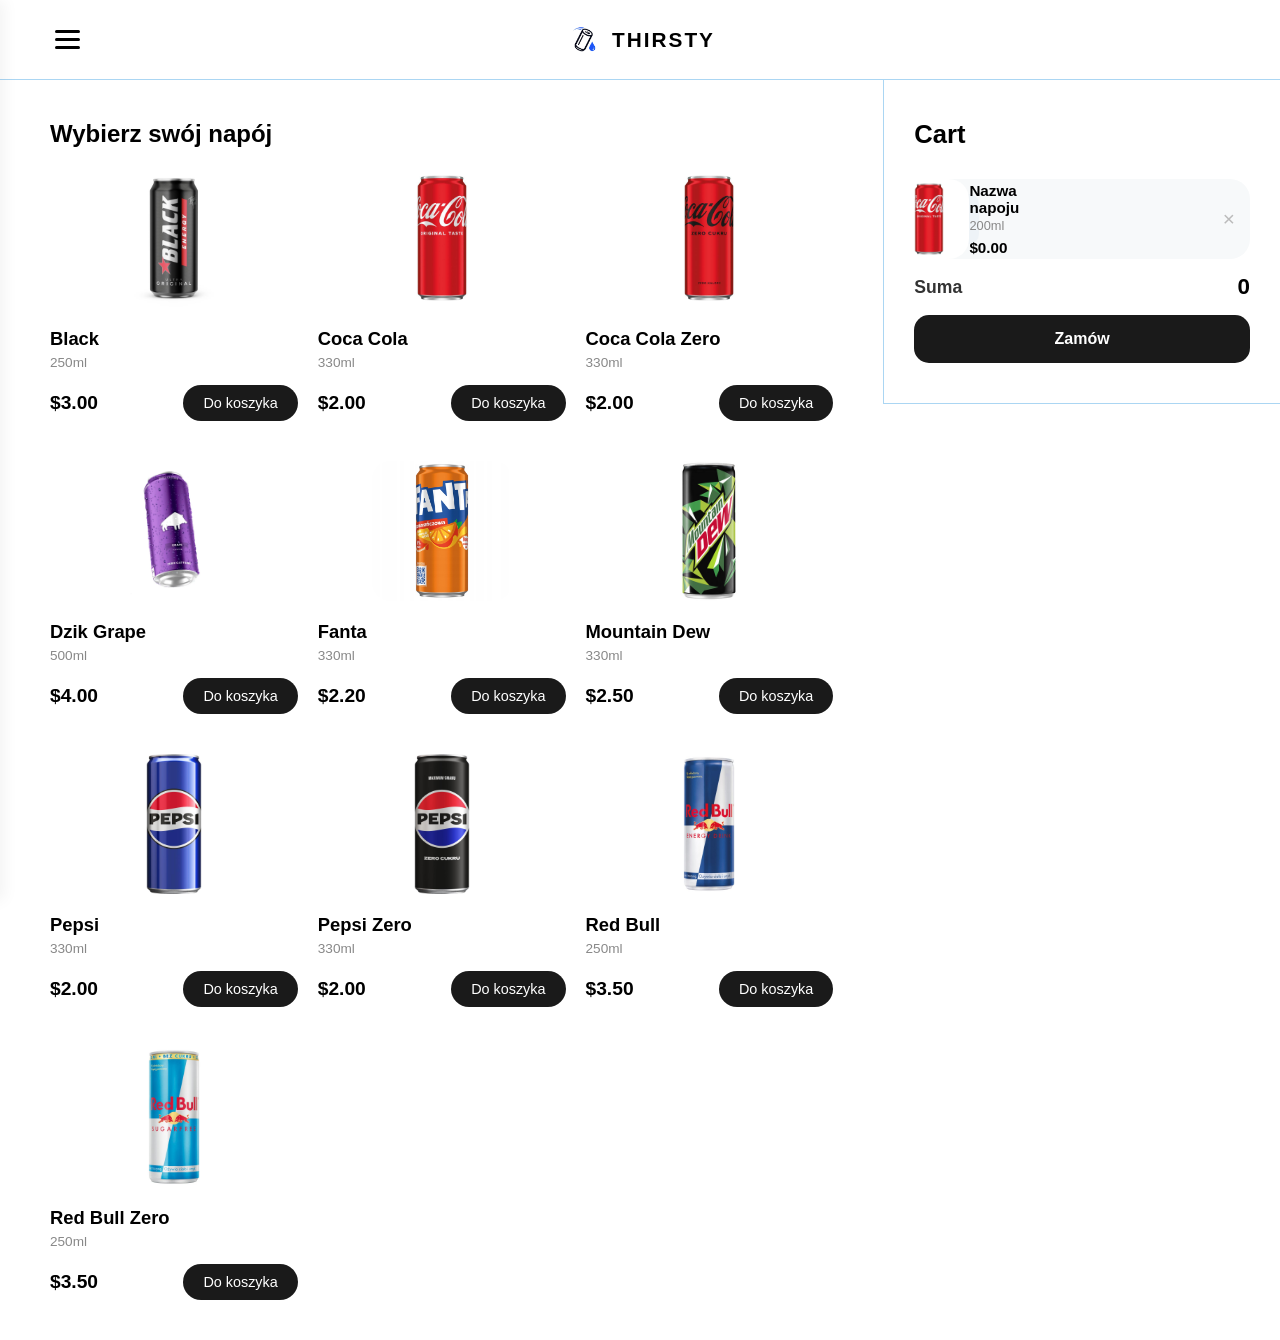
==== index.html @ bcab6bcf "Instalacja commitu" ====
<head>
    <meta charset="UTF-8">
    <meta name="viewport" content="width=device-width, initial-scale=1.0">
    <title>Modern - Choose Your Favorite Drink</title>
    
    <link rel="preconnect" href="https://fonts.googleapis.com">
    <link rel="preconnect" href="https://fonts.gstatic.com" crossorigin>
    <link href="https://fonts.googleapis.com/css2?family=Inter:wght@300;400;500;600;700&display=swap" rel="stylesheet">
    
    <link rel="stylesheet" href="https://cdnjs.cloudflare.com/ajax/libs/font-awesome/6.5.1/css/all.min.css">
    
    <link rel="stylesheet" href="style.css">
    <script src="main.js"></script>
</head>
<body>
<header class="site-header">
    <nav class="navbar">
        <div class="nav-left">
            <button class="menu-toggle">
                <span class="bar"></span>
                <span class="bar"></span>
                <span class="bar"></span>
            </button>
            <ul class="links">
                <li><a href=#gazowane>Gazowane</a></li>
                <li><a href="#bez-cukru">Bez-cukru</a></li>
                <li><a href=#cieple>Ciepłe</a></li>
            </ul>
        </div>
        <div class="nav-logo">
            <img src="img/logo.png" alt="Brand Logo">
            <span class="logo-name">THIRSTY</span>
        </div>
    </nav>
</header>
<main>
    <section id="products">
        <h1>Wybierz swój napój</h1>
        
        <div class="products-grid">
            
            <article class="product-card">
                <div class="product-image">
                    <img src="img/black.jpg" alt="Black Energy">
                </div>
                <div class="product-info">
                    <h2>Black</h2>
                    <span class="product-size">250ml</span>
                    <div class="product-footer">
                        <span class="product-price">$3.00</span>
                        <button class="add-to-cart-btn">Do koszyka</button>
                    </div>
                </div>
            </article>

            <article class="product-card">
                <div class="product-image">
                    <img src="img/cola.jpg" alt="Coca Cola">
                </div>
                <div class="product-info">
                    <h2>Coca Cola</h2>
                    <span class="product-size">330ml</span>
                    <div class="product-footer">
                        <span class="product-price">$2.00</span>
                        <button class="add-to-cart-btn">Do koszyka</button>
                    </div>
                </div>
            </article>

            <article class="product-card">
                <div class="product-image">
                    <img src="img/cola_zero.jpg" alt="Coca Cola Zero">
                </div>
                <div class="product-info">
                    <h2>Coca Cola Zero</h2>
                    <span class="product-size">330ml</span>
                    <div class="product-footer">
                        <span class="product-price">$2.00</span>
                        <button class="add-to-cart-btn">Do koszyka</button>
                    </div>
                </div>
            </article>

            <article class="product-card">
                <div class="product-image">
                    <img src="img/dzikgrape.jpg" alt="Dzik Grape">
                </div>
                <div class="product-info">
                    <h2>Dzik Grape</h2>
                    <span class="product-size">500ml</span>
                    <div class="product-footer">
                        <span class="product-price">$4.00</span>
                        <button class="add-to-cart-btn">Do koszyka</button>
                    </div>
                </div>
            </article>

            <article class="product-card">
                <div class="product-image">
                    <img src="img/fanta.jpg" alt="Fanta">
                </div>
                <div class="product-info">
                    <h2>Fanta</h2>
                    <span class="product-size">330ml</span>
                    <div class="product-footer">
                        <span class="product-price">$2.20</span>
                        <button class="add-to-cart-btn">Do koszyka</button>
                    </div>
                </div>
            </article>

            <article class="product-card">
                <div class="product-image">
                    <img src="img/mountain.jpg" alt="Mountain Dew">
                </div>
                <div class="product-info">
                    <h2>Mountain Dew</h2>
                    <span class="product-size">330ml</span>
                    <div class="product-footer">
                        <span class="product-price">$2.50</span>
                        <button class="add-to-cart-btn">Do koszyka</button>
                    </div>
                </div>
            </article>

            <article class="product-card">
                <div class="product-image">
                    <img src="img/pepsi.jpg" alt="Pepsi">
                </div>
                <div class="product-info">
                    <h2>Pepsi</h2>
                    <span class="product-size">330ml</span>
                    <div class="product-footer">
                        <span class="product-price">$2.00</span>
                        <button class="add-to-cart-btn">Do koszyka</button>
                    </div>
                </div>
            </article>

            <article class="product-card">
                <div class="product-image">
                    <img src="img/peps_zero.jpg" alt="Pepsi Zero">
                </div>
                <div class="product-info">
                    <h2>Pepsi Zero</h2>
                    <span class="product-size">330ml</span>
                    <div class="product-footer">
                        <span class="product-price">$2.00</span>
                        <button class="add-to-cart-btn">Do koszyka</button>
                    </div>
                </div>
            </article>

            <article class="product-card">
                <div class="product-image">
                    <img src="img/redbull.jpg" alt="Red Bull">
                </div>
                <div class="product-info">
                    <h2>Red Bull</h2>
                    <span class="product-size">250ml</span>
                    <div class="product-footer">
                        <span class="product-price">$3.50</span>
                        <button class="add-to-cart-btn">Do koszyka</button>
                    </div>
                </div>
            </article>

            <article class="product-card">
                <div class="product-image">
                    <img src="img/redbull_zero.jpg" alt="Red Bull Zero">
                </div>
                <div class="product-info">
                    <h2>Red Bull Zero</h2>
                    <span class="product-size">250ml</span>
                    <div class="product-footer">
                        <span class="product-price">$3.50</span>
                        <button class="add-to-cart-btn">Do koszyka</button>
                    </div>
                </div>
            </article>

        </div>
    </section>

    <aside class="cart-sidebar">
        <div class="cart-header">
            <h2>Cart</h2>
        </div>
        
        <div class="cart-items" id="cart-items-container">
            <div class="cart-item">
                <div class="cart-item-image">
                    <img src="img/cola.jpg" alt="Produkt w koszyku">
                <div class="cart-item-details">
                    <h3 class="cart-item-name">Nazwa napoju</h3>
                    <span class="cart-item-size">200ml</span>
                    <span class="cart-item-price">$0.00</span>
                </div>
                <button class="cart-item-remove" aria-label="Usuń z koszyka">&times;</button>
            </div> 
            </div>

        <div class="cart-summary">
            <div class="total-row">
                <span>Suma</span>
                <span class="total-price" id="cart-total-price">0</span>
            </div>
            <button class="order-btn">Zamów</button>
        </div>
    </aside>
</main>
</body>
---- style.css ----
*{
    margin:0;
    padding:0;
    box-sizing: border-box;
}
body{
    font-family: 'Roboto', sans-serif;
}


.navbar{
    display:flex;
    align-items: center;
    justify-content: flex-start;
    position:relative;
    width: 100%;
    height: 80px;
    padding:0 50px;
    border-bottom: 1px solid #abd6f3;
}
.nav-left{
    display:flex;
    align-items: center;
}
.menu-toggle{
    background:none;
    cursor: pointer;
    padding: 10px 5px;
    display:flex;
    flex-direction: column;
    gap:5px;
    border:none;
}
.menu-toggle>.bar{
    display:block;
    width:25px;
    height:3px;
    background-color: #000;
    border-radius: 2px;
    transition: all 0.3s ease;
}
.nav-left>.links{
    position:fixed;
    top:0;
    left:-280px;
    width:280px;
    height:100vh;
    background-color: #fff;
    box-shadow: 4px 0 15px rgba(0, 0, 0, 0.05);
    list-style: none;
    padding: 80px 30px;
    display:flex;
    flex-direction: column;
    gap:20px;
    transition: transfrom 0.3s ease;
    z-index: 1000;
}
.nav-left>.links a{
    text-decoration: none;
    color:#333;
    font-size:1.1rem;
    font-weight: 500;
    transition: color 0.2s;
}
.nav-left>.links a:hover{
    color:#000;
}

.nav-logo{
    position:absolute;
    left:50%;
    transform:translateX(-50%);
    display:flex;
    align-items: center;
    gap:10px;
}
.nav-logo img{
    height: 32px;
    width: auto;
}
.logo-name{
    font-size:1.3rem;
    font-weight: 700;
    letter-spacing: 2px;
    color:#000;
}


main{
    display:flex;
    min-height:calc(100vh-80px);
    width:100%;
    background-color: #fff;
}
#products{
    flex:7;
    padding:40px 50px;
}
#procucts h1{
    font-size:2.5rem;
    font-weight: 700;
    color:#000;
    margin-bottom: 40px;
    letter-spacing: -0.5px;
}
.products-grid{
    display:grid;
    grid-template-columns: repeat(auto-fill,minmax(220px,1fr));
    gap:20px;
}


/* ---------------------Karta produktu---------------------- */
.product-cart{
    background-color: #fff;
    border:1px solid #f0f0f0;
    border-radius: 20px;
    padding:15px;
    display:flex;
    flex-direction: column;
    gap:15px;
    transition:all 0.2s;
}
.product-cart:hover{
    transform: translateY(-5px);
    box-shadow: 0 10px 20px rgba(0, 0, 0, 0.04);
}
.product-image{
    width:100%;
    height:180px;
    background-color: #ffffff;
    border-radius: 20px;
    display: flex;
    align-items: center;
    justify-content: center;
    overflow: hidden;
}
.product-image img{
    max-height: 140px;
    width: auto;
    object-fit:contain;
    border-radius: 20px;
}

.product-info{
    display: flex;
    flex-direction: column;
    gap:5px;
}
.product-info h2{
    font-size:1.15rem;
    font-weight: 600;
    color:#000;
}
.product-size{
    font-size: 0.85rem;
    color: #888;
}
.product-footer{
    display: flex;
    justify-content: space-between;
    align-items: center;
    margin-top:10px;
}
.product-price{
    font-size:1.2rem;
    font-weight: 700;
    color:#000;
}
.add-to-cart-btn{
    background-color: #1a1a1a;
    color:#fff;
    border:none;
    border-radius: 20px;
    padding:10px 20px;
    font-size: 0.9rem;
    font-weight: 500;
    cursor:pointer;
    transition: all 0.2s;
}
.add-to-cart-btn:hover{
    background-color: #333;
}




.cart-sidebar{
    flex:3;
    padding:40px 30px;
    background-color: #fff;
    border-left: 1px solid #abd6f3;
    border-bottom: 1px solid #abd6f3;

    display:flex;
    flex-direction: column;
    height: 100%;
}
.cart-header{
    margin-bottom: 30px;
}
.cart-header h2{
    font-size:1.6rem;
    font-weight: 700;
    color:#000;
}

.cart-items{
    display:flex;
    flex-direction: column;
    gap:15px;
    flex-grow: 1;
}
.cart-item{
    display:flex;
    align-items: center;
    background-color: #f7f9fa;
    border-radius: 20px;
    padding:15px 15px;
    position:relative;
}
.cart-item-image{
    width: 50px;
    height: 50px;
    background-color: #eef3f7;
    border-radius: 10px;
    display: flex;
    align-items: center;
    justify-content: center;
}
.cart-item-image img{
    max-width: 80px;
    max-height: 80px;
    object-fit: contain;
    border-radius: 20px;
}
.cart-item-details{
    display:flex;
    flex-direction: column;
    gap:2px;
}
.cart-item-name{
    font-size: 0.95rem;
    font-weight: 600;
    color:#000;
}
.cart-item-size{
    font-size:0.8rem;
    color:#888888
}
.cart-item-price{
    font-size:0.95rem;
    font-weight: 700;
    color:#000;
    margin-top:4px;
}
.cart-item-remove{
    position:absolute;
    right: 15px;
    background:none;
    border:none;
    font-size:1.3rem;
    color:#bbb;
    cursor: pointer;
    transition:color 0.2s;
}
.cart-item-remove:hover{
    color: #ff4d4d;
}
.cart-sumary{
    border-top:1px dashed #e0e0e0;
    padding-top:20px;
    margin-top:20x;
}
.total-row{
    display:flex;
    justify-content: space-between;
    align-items: center;
    margin-bottom: 15px;
}
.total-row span:first-child{
    font-size:1.1rem;
    font-weight: 600;
    color:#333;
}
.total-price{
    font-size:1.4rem;
    font-weight: 700;
    color:#000;
}
.order-btn{
    width:100%;
    background-color: #1a1a1a;
    color:#fff;
    border:none;
    border-radius: 15px;
    padding:15px 0;
    font-size: 1rem;
    font-weight: 600;
    cursor:pointer;
    transition: all 0.2s;
}
.order-btn:hover{
    background-color: #333;
}
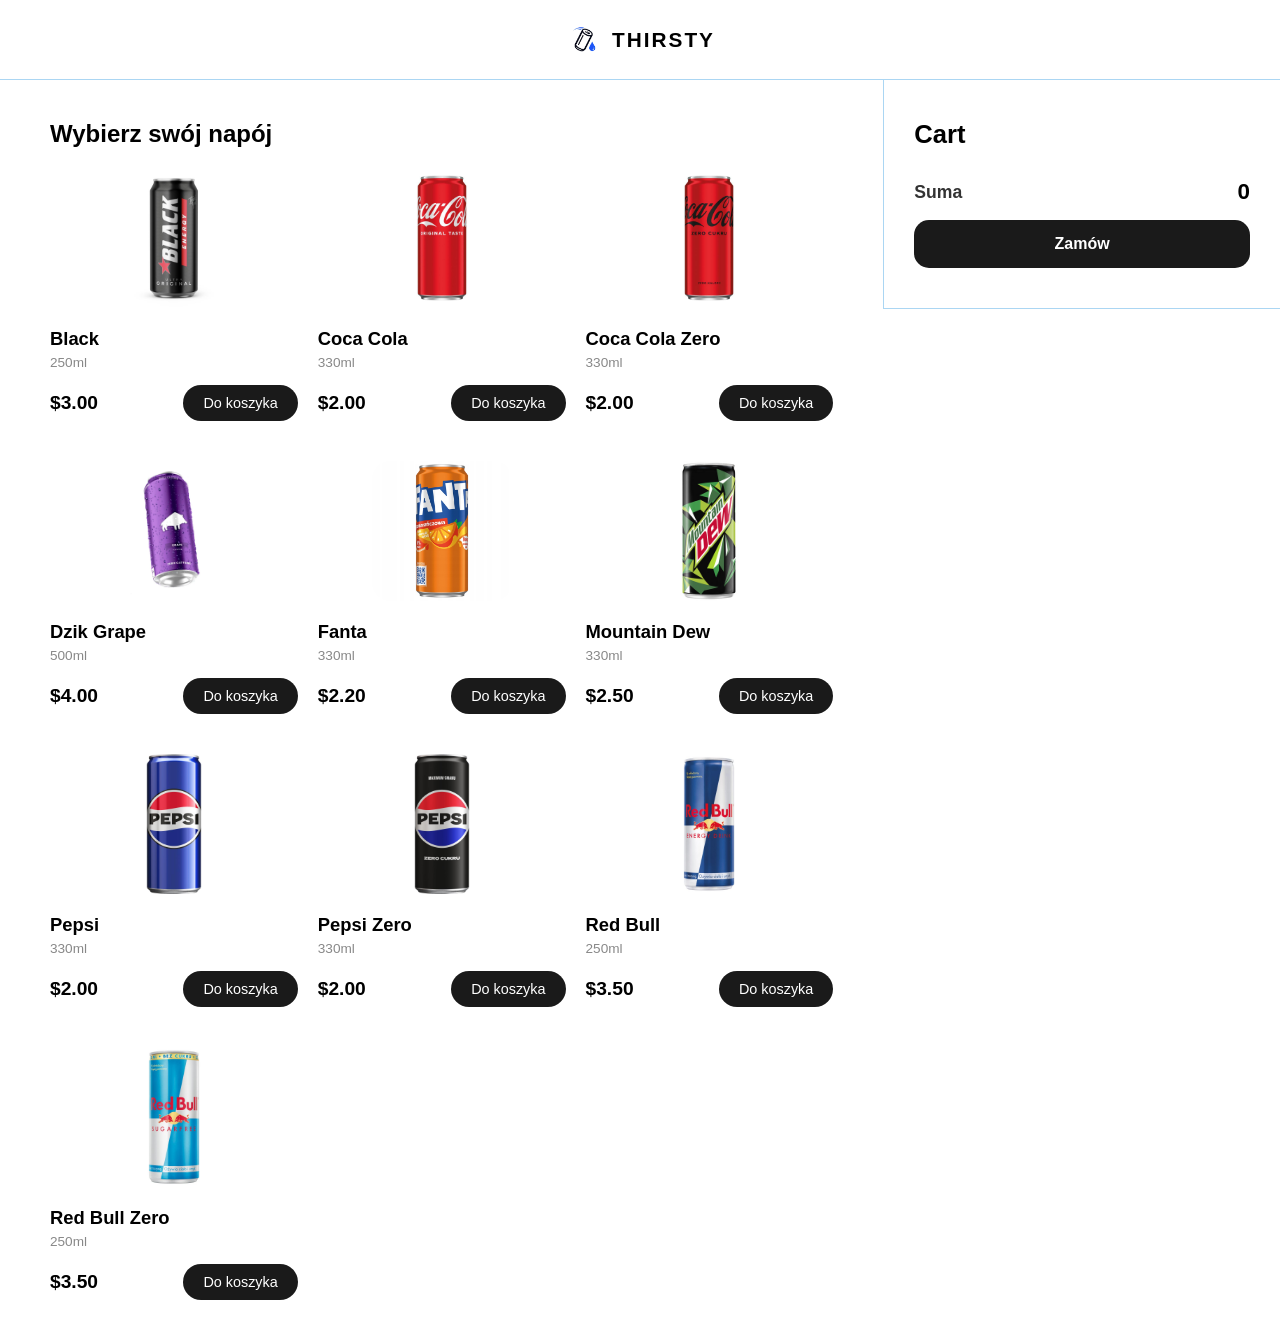
==== commit dcad9032: "dodano koszyk.js" ====
--- a/index.html
+++ b/index.html
@@ -10,23 +10,13 @@
     <link rel="stylesheet" href="https://cdnjs.cloudflare.com/ajax/libs/font-awesome/6.5.1/css/all.min.css">
     
     <link rel="stylesheet" href="style.css">
-    <script src="main.js"></script>
+    <script src="main.js" defer></script>
 </head>
 <body>
 <header class="site-header">
     <nav class="navbar">
         <div class="nav-left">
-            <button class="menu-toggle">
-                <span class="bar"></span>
-                <span class="bar"></span>
-                <span class="bar"></span>
-            </button>
-            <ul class="links">
-                <li><a href=#gazowane>Gazowane</a></li>
-                <li><a href="#bez-cukru">Bez-cukru</a></li>
-                <li><a href=#cieple>Ciepłe</a></li>
-            </ul>
-        </div>
+            </div>
         <div class="nav-logo">
             <img src="img/logo.png" alt="Brand Logo">
             <span class="logo-name">THIRSTY</span>
@@ -48,7 +38,7 @@
                     <span class="product-size">250ml</span>
                     <div class="product-footer">
                         <span class="product-price">$3.00</span>
-                        <button class="add-to-cart-btn">Do koszyka</button>
+                        <button class="add-to-cart-btn" data-id="1">Do koszyka</button>
                     </div>
                 </div>
             </article>
@@ -62,7 +52,7 @@
                     <span class="product-size">330ml</span>
                     <div class="product-footer">
                         <span class="product-price">$2.00</span>
-                        <button class="add-to-cart-btn">Do koszyka</button>
+                        <button class="add-to-cart-btn" data-id="2">Do koszyka</button>
                     </div>
                 </div>
             </article>
@@ -76,7 +66,7 @@
                     <span class="product-size">330ml</span>
                     <div class="product-footer">
                         <span class="product-price">$2.00</span>
-                        <button class="add-to-cart-btn">Do koszyka</button>
+                        <button class="add-to-cart-btn" data-id="3">Do koszyka</button>
                     </div>
                 </div>
             </article>
@@ -90,7 +80,7 @@
                     <span class="product-size">500ml</span>
                     <div class="product-footer">
                         <span class="product-price">$4.00</span>
-                        <button class="add-to-cart-btn">Do koszyka</button>
+                        <button class="add-to-cart-btn" data-id="4">Do koszyka</button>
                     </div>
                 </div>
             </article>
@@ -104,7 +94,7 @@
                     <span class="product-size">330ml</span>
                     <div class="product-footer">
                         <span class="product-price">$2.20</span>
-                        <button class="add-to-cart-btn">Do koszyka</button>
+                        <button class="add-to-cart-btn" data-id="5">Do koszyka</button>
                     </div>
                 </div>
             </article>
@@ -118,7 +108,7 @@
                     <span class="product-size">330ml</span>
                     <div class="product-footer">
                         <span class="product-price">$2.50</span>
-                        <button class="add-to-cart-btn">Do koszyka</button>
+                        <button class="add-to-cart-btn" data-id="6">Do koszyka</button>
                     </div>
                 </div>
             </article>
@@ -132,21 +122,21 @@
                     <span class="product-size">330ml</span>
                     <div class="product-footer">
                         <span class="product-price">$2.00</span>
-                        <button class="add-to-cart-btn">Do koszyka</button>
+                        <button class="add-to-cart-btn" data-id="7">Do koszyka</button>
                     </div>
                 </div>
             </article>
 
             <article class="product-card">
                 <div class="product-image">
-                    <img src="img/peps_zero.jpg" alt="Pepsi Zero">
+                    <img src="img/pepsi_zero.jpg" alt="Pepsi Zero">
                 </div>
                 <div class="product-info">
                     <h2>Pepsi Zero</h2>
                     <span class="product-size">330ml</span>
                     <div class="product-footer">
                         <span class="product-price">$2.00</span>
-                        <button class="add-to-cart-btn">Do koszyka</button>
+                        <button class="add-to-cart-btn" data-id="8">Do koszyka</button>
                     </div>
                 </div>
             </article>
@@ -160,7 +150,7 @@
                     <span class="product-size">250ml</span>
                     <div class="product-footer">
                         <span class="product-price">$3.50</span>
-                        <button class="add-to-cart-btn">Do koszyka</button>
+                        <button class="add-to-cart-btn" data-id="9">Do koszyka</button>
                     </div>
                 </div>
             </article>
@@ -174,7 +164,7 @@
                     <span class="product-size">250ml</span>
                     <div class="product-footer">
                         <span class="product-price">$3.50</span>
-                        <button class="add-to-cart-btn">Do koszyka</button>
+                        <button class="add-to-cart-btn" data-id="10">Do koszyka</button>
                     </div>
                 </div>
             </article>
@@ -188,18 +178,7 @@
         </div>
         
         <div class="cart-items" id="cart-items-container">
-            <div class="cart-item">
-                <div class="cart-item-image">
-                    <img src="img/cola.jpg" alt="Produkt w koszyku">
-                <div class="cart-item-details">
-                    <h3 class="cart-item-name">Nazwa napoju</h3>
-                    <span class="cart-item-size">200ml</span>
-                    <span class="cart-item-price">$0.00</span>
-                </div>
-                <button class="cart-item-remove" aria-label="Usuń z koszyka">&times;</button>
-            </div> 
-            </div>
-
+        </div>
         <div class="cart-summary">
             <div class="total-row">
                 <span>Suma</span>
--- a/style.css
+++ b/style.css
@@ -8,6 +8,71 @@
 }
 
 
+@media (max-width: 768px) {
+    main {
+        display: flex;
+        flex-direction: column;
+        padding: 10px;
+    }
+
+    #products {
+        width: 100%;
+        margin-bottom: 30px;
+    }
+
+    #products h1 {
+        font-size: 1.8rem;
+        text-align: center;
+        margin-bottom: 20px;
+    }
+
+    .products-grid {
+        grid-template-columns: repeat(auto-fit, minmax(140px, 1fr));
+        gap: 15px;
+    }
+
+    .product-card {
+        padding: 10px;
+    }
+
+    .product-info h2 {
+        font-size: 1.1rem;
+    }
+
+    .product-footer {
+        flex-direction: column;
+        gap: 8px;
+        align-items: stretch;
+    }
+
+    .add-to-cart-btn {
+        width: 100%;
+        padding: 8px;
+        font-size: 0.9rem;
+    }
+
+    .cart-sidebar {
+        width: 100%;
+        position: static;
+        margin-top: 20px;
+        border-left: none;
+        border-top: 2px solid #eee;
+        padding-top: 20px;
+    }
+
+    .menu-toggle {
+        display: none;
+    }
+
+    .navbar {
+        padding: 10px 15px;
+    }
+
+    .navbar .links {
+        display: flex;
+        gap: 15px;
+    }
+}
 .navbar{
     display:flex;
     align-items: center;
@@ -18,53 +83,7 @@
     padding:0 50px;
     border-bottom: 1px solid #abd6f3;
 }
-.nav-left{
-    display:flex;
-    align-items: center;
-}
-.menu-toggle{
-    background:none;
-    cursor: pointer;
-    padding: 10px 5px;
-    display:flex;
-    flex-direction: column;
-    gap:5px;
-    border:none;
-}
-.menu-toggle>.bar{
-    display:block;
-    width:25px;
-    height:3px;
-    background-color: #000;
-    border-radius: 2px;
-    transition: all 0.3s ease;
-}
-.nav-left>.links{
-    position:fixed;
-    top:0;
-    left:-280px;
-    width:280px;
-    height:100vh;
-    background-color: #fff;
-    box-shadow: 4px 0 15px rgba(0, 0, 0, 0.05);
-    list-style: none;
-    padding: 80px 30px;
-    display:flex;
-    flex-direction: column;
-    gap:20px;
-    transition: transfrom 0.3s ease;
-    z-index: 1000;
-}
-.nav-left>.links a{
-    text-decoration: none;
-    color:#333;
-    font-size:1.1rem;
-    font-weight: 500;
-    transition: color 0.2s;
-}
-.nav-left>.links a:hover{
-    color:#000;
-}
+
 
 .nav-logo{
     position:absolute;
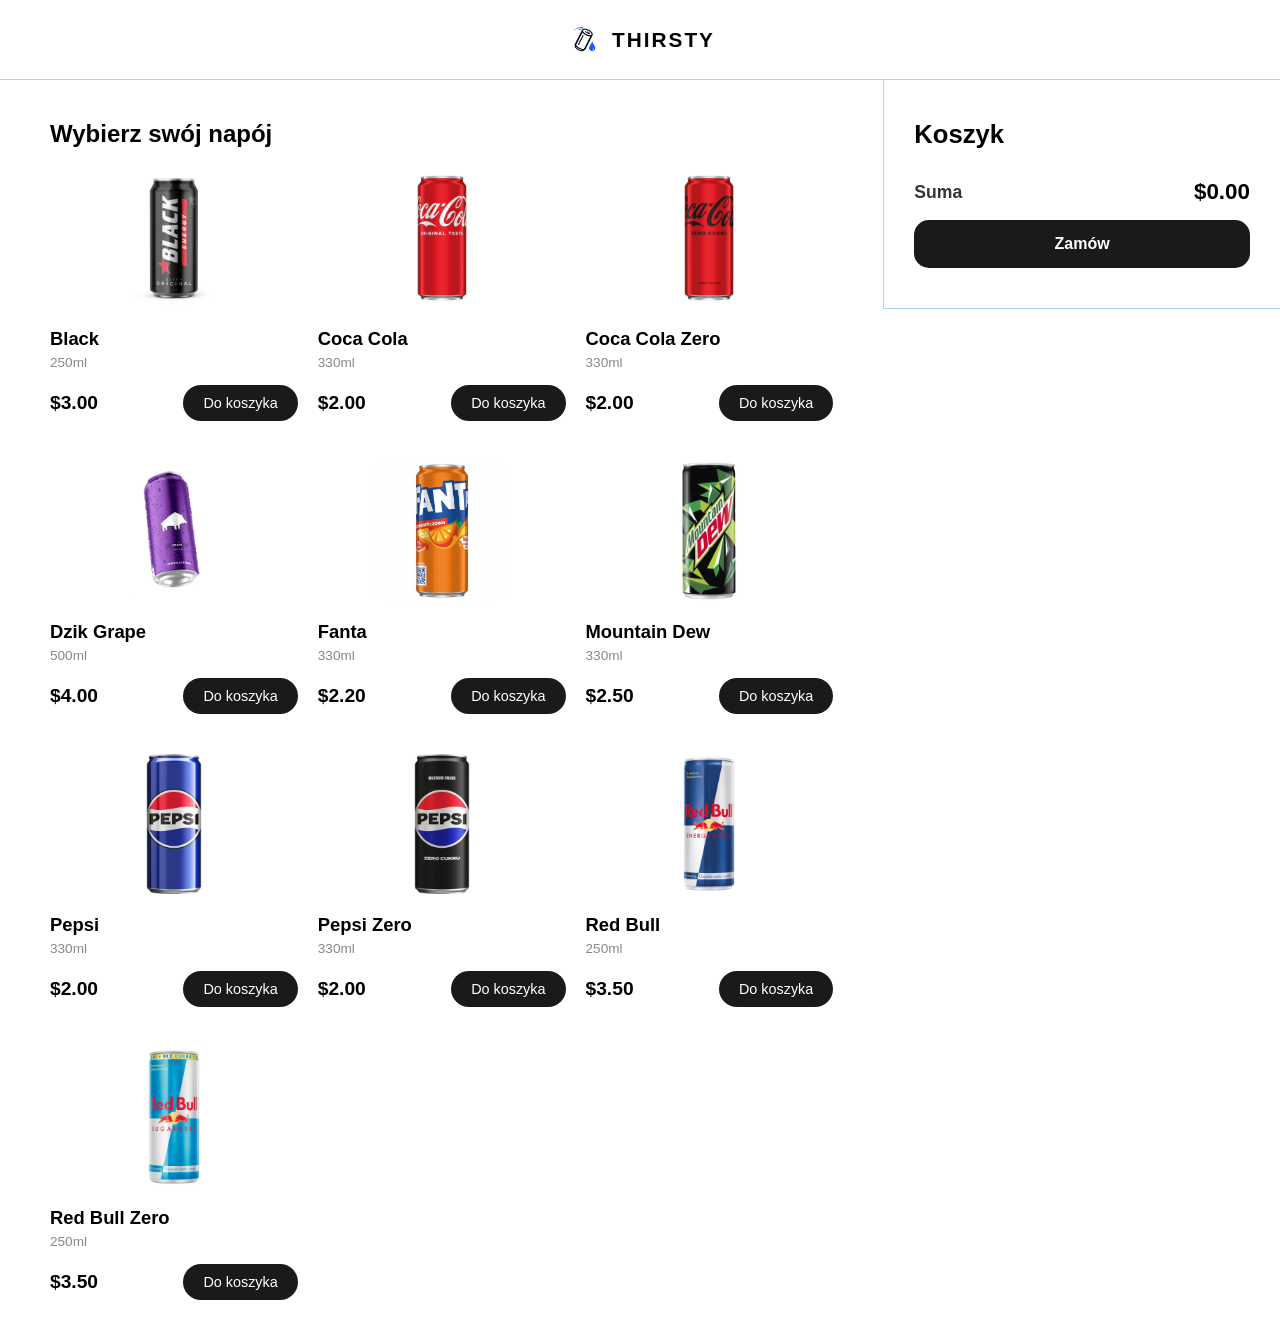
==== commit a79920fe: "Dodanie zamówień" ====
--- a/index.html
+++ b/index.html
@@ -174,7 +174,7 @@
 
     <aside class="cart-sidebar">
         <div class="cart-header">
-            <h2>Cart</h2>
+            <h2>Koszyk</h2>
         </div>
         
         <div class="cart-items" id="cart-items-container">
--- a/style.css
+++ b/style.css
@@ -321,4 +321,67 @@
 }
 .order-btn:hover{
     background-color: #333;
+}
+
+
+.form-container{
+    padding-top:20px;
+    width:100%;
+    max-width: 450px;
+    margin: 100px auto 0 auto;
+    background-color: #d1ecff;
+    border-top: 2px solid rgb(40, 136, 214);
+    border-left: 2px solid rgb(40, 136, 214);
+    border-right: 2px solid rgb(40, 136, 214);
+    border-radius: 10px 10px 0 0;
+    text-align: center;
+}
+#order-form{
+    display: flex;
+    margin: 0 auto 0 auto;
+    flex-direction: column;
+    padding:20px;
+    gap:10px;
+}
+#order-form>input{
+    width:100%;
+    padding:10px 10px;
+    font-size: 1rem;
+    border-radius: 10px;
+    border:1px solid #ddd;
+    background-color: #ffffff;
+    cursor:default;
+}
+#order-form>input:focus{
+    outline: none;
+    border: 1px #000 dashed;
+}
+.submit-btn{
+    width:100%;
+    padding:15px;
+    background-color: #75bff0;
+    border: none;
+    border-radius: 10px;
+    text-transform: uppercase;
+    font-size: 1rem;
+    font-weight: 600;
+    letter-spacing: 1px;
+    cursor:pointer;
+    transition: all 0.2s ease-in-out;
+    margin-top: 10px;
+}
+.submit-btn:hover{
+    background-color: #abd6f3;
+}
+.back-link{
+    display:block;
+    text-align: center;
+    text-decoration: none;
+    background-color: #000000;
+    color:#fff;
+    padding:10px;
+    width:100%;
+    max-width: 450px;
+    margin:0 auto 100px auto;
+    border-radius: 0 0 10px 10px;
 }
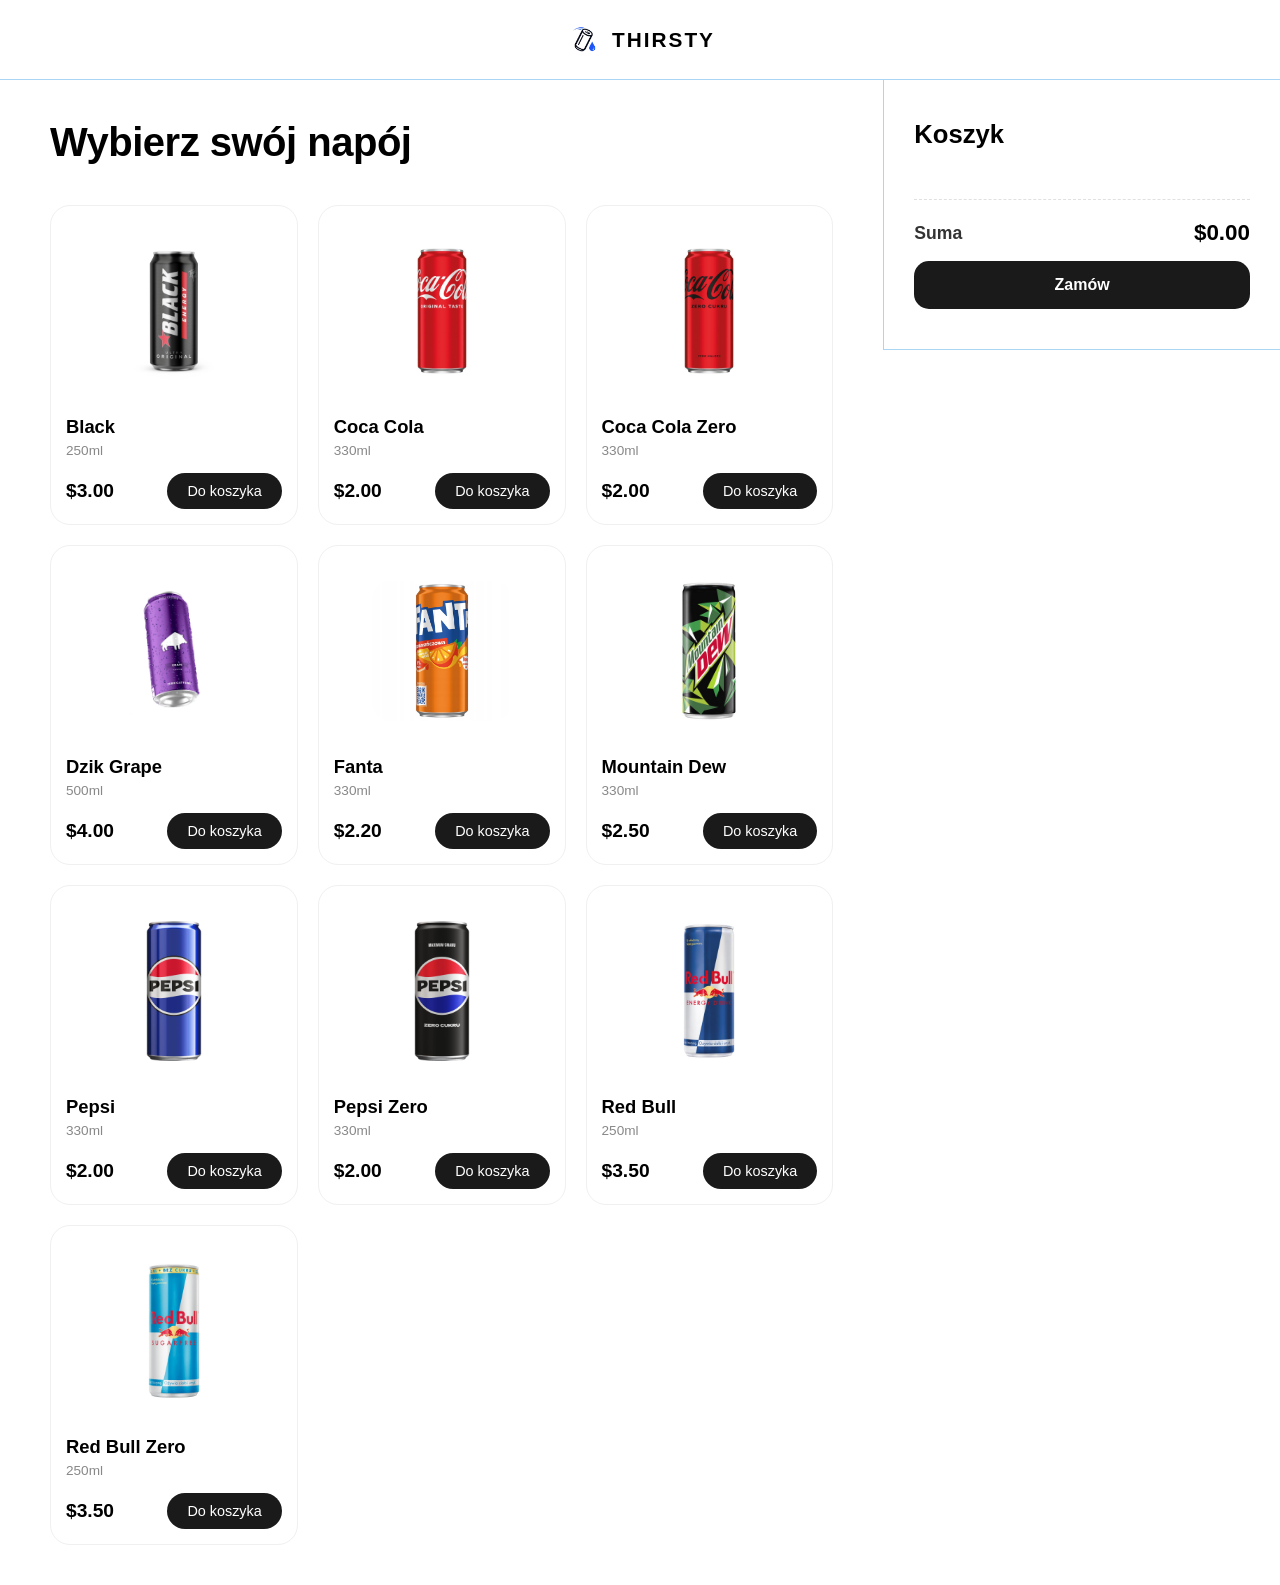
==== commit 1a5998c1: "poprawiono błędy" ====
--- a/index.html
+++ b/index.html
@@ -1,3 +1,5 @@
+<!DOCTYPE html>
+<html lang="pl">
 <head>
     <meta charset="UTF-8">
     <meta name="viewport" content="width=device-width, initial-scale=1.0">
@@ -5,10 +7,8 @@
     
     <link rel="preconnect" href="https://fonts.googleapis.com">
     <link rel="preconnect" href="https://fonts.gstatic.com" crossorigin>
+    <link rel="stylesheet" href="https://cdnjs.cloudflare.com/ajax/libs/font-awesome/6.5.1/css/all.min.css">
     <link href="https://fonts.googleapis.com/css2?family=Inter:wght@300;400;500;600;700&display=swap" rel="stylesheet">
-    
-    <link rel="stylesheet" href="https://cdnjs.cloudflare.com/ajax/libs/font-awesome/6.5.1/css/all.min.css">
-    
     <link rel="stylesheet" href="style.css">
     <script src="main.js" defer></script>
 </head>
@@ -23,13 +23,13 @@
         </div>
     </nav>
 </header>
-<main>
+<main id="main-page">
     <section id="products">
         <h1>Wybierz swój napój</h1>
         
         <div class="products-grid">
             
-            <article class="product-card">
+            <article class="product-cart">
                 <div class="product-image">
                     <img src="img/black.jpg" alt="Black Energy">
                 </div>
@@ -43,7 +43,7 @@
                 </div>
             </article>
 
-            <article class="product-card">
+            <article class="product-cart">
                 <div class="product-image">
                     <img src="img/cola.jpg" alt="Coca Cola">
                 </div>
@@ -57,7 +57,7 @@
                 </div>
             </article>
 
-            <article class="product-card">
+            <article class="product-cart">
                 <div class="product-image">
                     <img src="img/cola_zero.jpg" alt="Coca Cola Zero">
                 </div>
@@ -71,7 +71,7 @@
                 </div>
             </article>
 
-            <article class="product-card">
+            <article class="product-cart">
                 <div class="product-image">
                     <img src="img/dzikgrape.jpg" alt="Dzik Grape">
                 </div>
@@ -85,7 +85,7 @@
                 </div>
             </article>
 
-            <article class="product-card">
+            <article class="product-cart">
                 <div class="product-image">
                     <img src="img/fanta.jpg" alt="Fanta">
                 </div>
@@ -99,7 +99,7 @@
                 </div>
             </article>
 
-            <article class="product-card">
+            <article class="product-cart">
                 <div class="product-image">
                     <img src="img/mountain.jpg" alt="Mountain Dew">
                 </div>
@@ -113,7 +113,7 @@
                 </div>
             </article>
 
-            <article class="product-card">
+            <article class="product-cart">
                 <div class="product-image">
                     <img src="img/pepsi.jpg" alt="Pepsi">
                 </div>
@@ -127,7 +127,7 @@
                 </div>
             </article>
 
-            <article class="product-card">
+            <article class="product-cart">
                 <div class="product-image">
                     <img src="img/pepsi_zero.jpg" alt="Pepsi Zero">
                 </div>
@@ -141,7 +141,7 @@
                 </div>
             </article>
 
-            <article class="product-card">
+            <article class="product-cart">
                 <div class="product-image">
                     <img src="img/redbull.jpg" alt="Red Bull">
                 </div>
@@ -155,7 +155,7 @@
                 </div>
             </article>
 
-            <article class="product-card">
+            <article class="product-cart">
                 <div class="product-image">
                     <img src="img/redbull_zero.jpg" alt="Red Bull Zero">
                 </div>
@@ -188,4 +188,5 @@
         </div>
     </aside>
 </main>
-</body>+</body>
+</html>
--- a/style.css
+++ b/style.css
@@ -4,75 +4,9 @@
     box-sizing: border-box;
 }
 body{
-    font-family: 'Roboto', sans-serif;
-}
-
-
-@media (max-width: 768px) {
-    main {
-        display: flex;
-        flex-direction: column;
-        padding: 10px;
-    }
-
-    #products {
-        width: 100%;
-        margin-bottom: 30px;
-    }
-
-    #products h1 {
-        font-size: 1.8rem;
-        text-align: center;
-        margin-bottom: 20px;
-    }
-
-    .products-grid {
-        grid-template-columns: repeat(auto-fit, minmax(140px, 1fr));
-        gap: 15px;
-    }
-
-    .product-card {
-        padding: 10px;
-    }
-
-    .product-info h2 {
-        font-size: 1.1rem;
-    }
-
-    .product-footer {
-        flex-direction: column;
-        gap: 8px;
-        align-items: stretch;
-    }
-
-    .add-to-cart-btn {
-        width: 100%;
-        padding: 8px;
-        font-size: 0.9rem;
-    }
-
-    .cart-sidebar {
-        width: 100%;
-        position: static;
-        margin-top: 20px;
-        border-left: none;
-        border-top: 2px solid #eee;
-        padding-top: 20px;
-    }
-
-    .menu-toggle {
-        display: none;
-    }
-
-    .navbar {
-        padding: 10px 15px;
-    }
-
-    .navbar .links {
-        display: flex;
-        gap: 15px;
-    }
-}
+    font-family: 'Inter', sans-serif;
+}
+
 .navbar{
     display:flex;
     align-items: center;
@@ -105,9 +39,9 @@
 }
 
 
-main{
-    display:flex;
-    min-height:calc(100vh-80px);
+#main-page{
+    display:flex;
+    min-height:calc(100vh - 80px);
     width:100%;
     background-color: #fff;
 }
@@ -115,7 +49,7 @@
     flex:7;
     padding:40px 50px;
 }
-#procucts h1{
+#products h1{
     font-size:2.5rem;
     font-weight: 700;
     color:#000;
@@ -286,10 +220,10 @@
 .cart-item-remove:hover{
     color: #ff4d4d;
 }
-.cart-sumary{
+.cart-summary{
     border-top:1px dashed #e0e0e0;
     padding-top:20px;
-    margin-top:20x;
+    margin-top:20px;
 }
 .total-row{
     display:flex;
@@ -384,4 +318,72 @@
     max-width: 450px;
     margin:0 auto 100px auto;
     border-radius: 0 0 10px 10px;
+}
+
+
+
+@media (max-width: 768px) {
+    main {
+        display: flex;
+        flex-direction: column;
+        padding: 10px;
+    }
+
+    #products {
+        width: 100%;
+        margin-bottom: 30px;
+    }
+
+    #products h1 {
+        font-size: 1.8rem;
+        text-align: center;
+        margin-bottom: 20px;
+    }
+
+    .products-grid {
+        grid-template-columns: repeat(auto-fit, minmax(140px, 1fr));
+        gap: 15px;
+    }
+
+    .product-cart {
+        padding: 10px;
+    }
+
+    .product-info h2 {
+        font-size: 1.1rem;
+    }
+
+    .product-footer {
+        flex-direction: column;
+        gap: 8px;
+        align-items: stretch;
+    }
+
+    .add-to-cart-btn {
+        width: 100%;
+        padding: 8px;
+        font-size: 0.9rem;
+    }
+
+    .cart-sidebar {
+        width: 100%;
+        position: static;
+        margin-top: 20px;
+        border-left: none;
+        border-top: 2px solid #eee;
+        padding-top: 20px;
+    }
+
+    .menu-toggle {
+        display: none;
+    }
+
+    .navbar {
+        padding: 10px 15px;
+    }
+
+    .navbar .links {
+        display: flex;
+        gap: 15px;
+    }
 }
